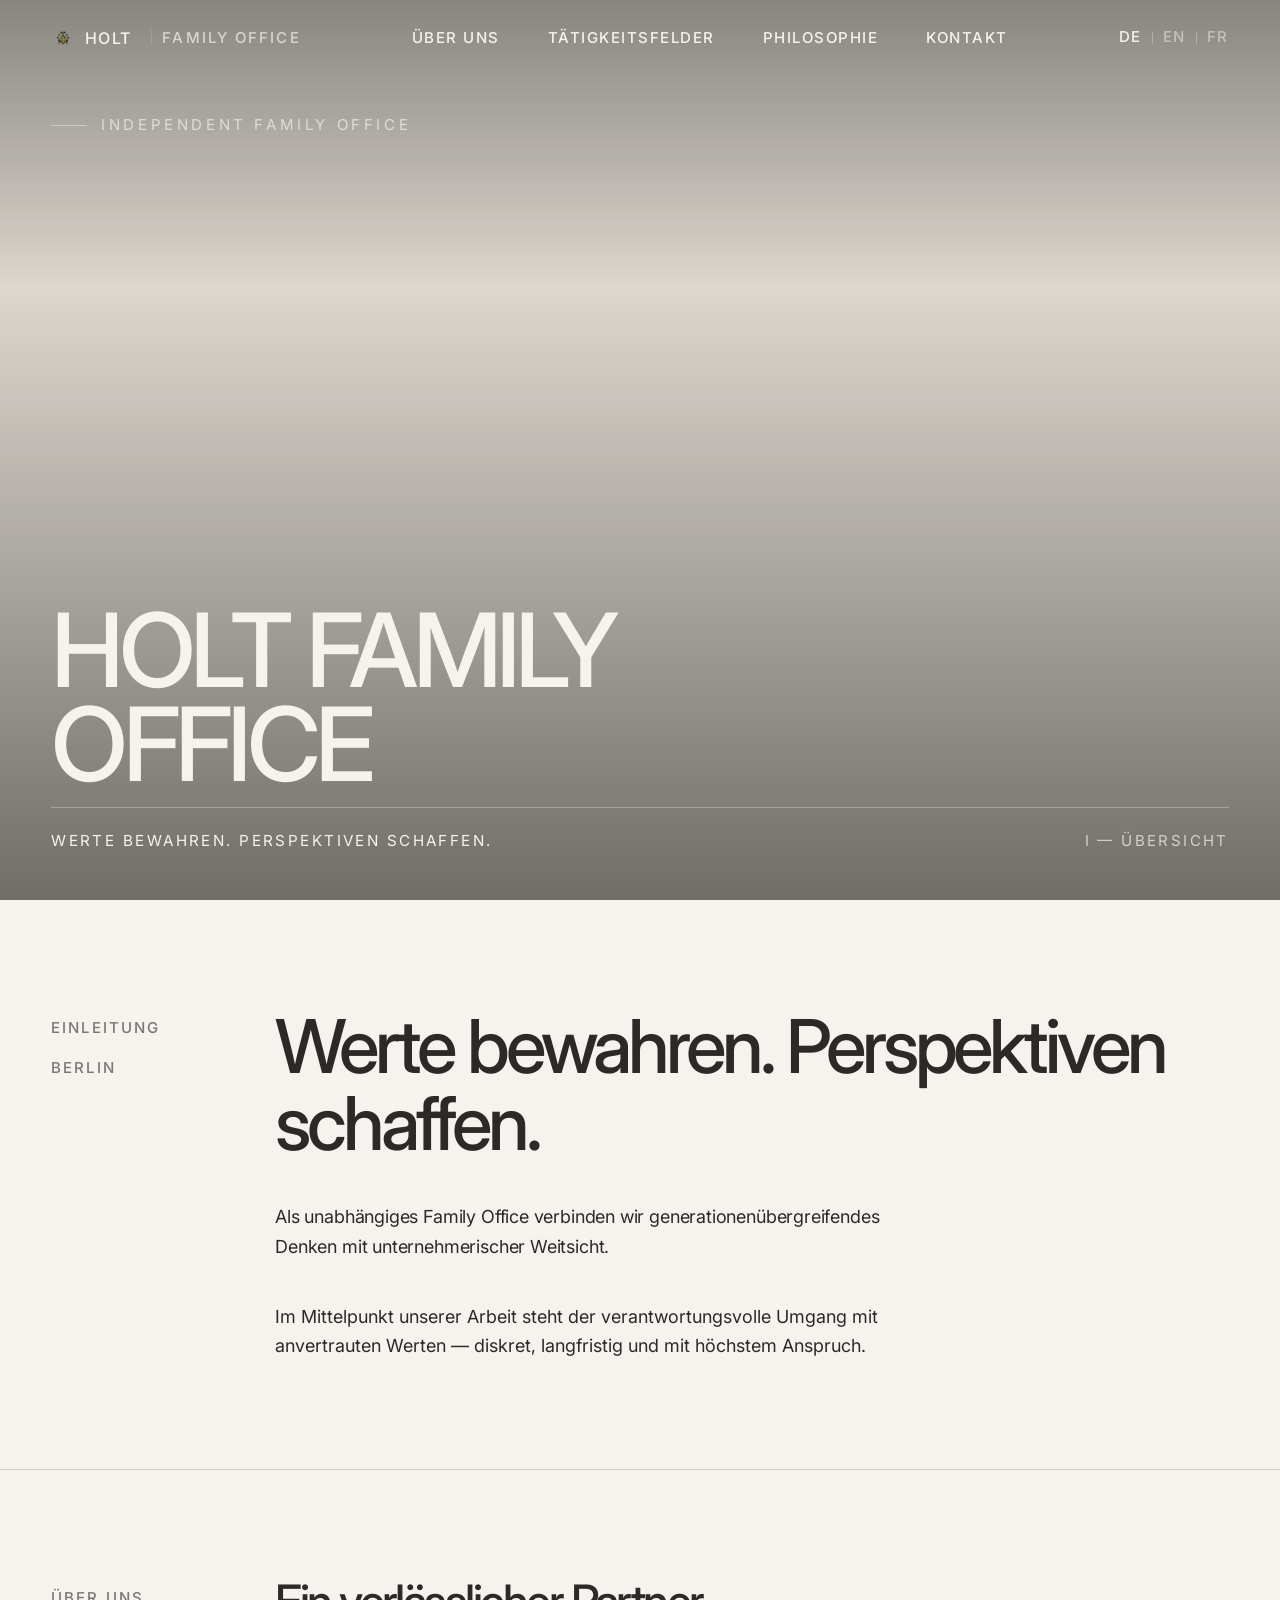
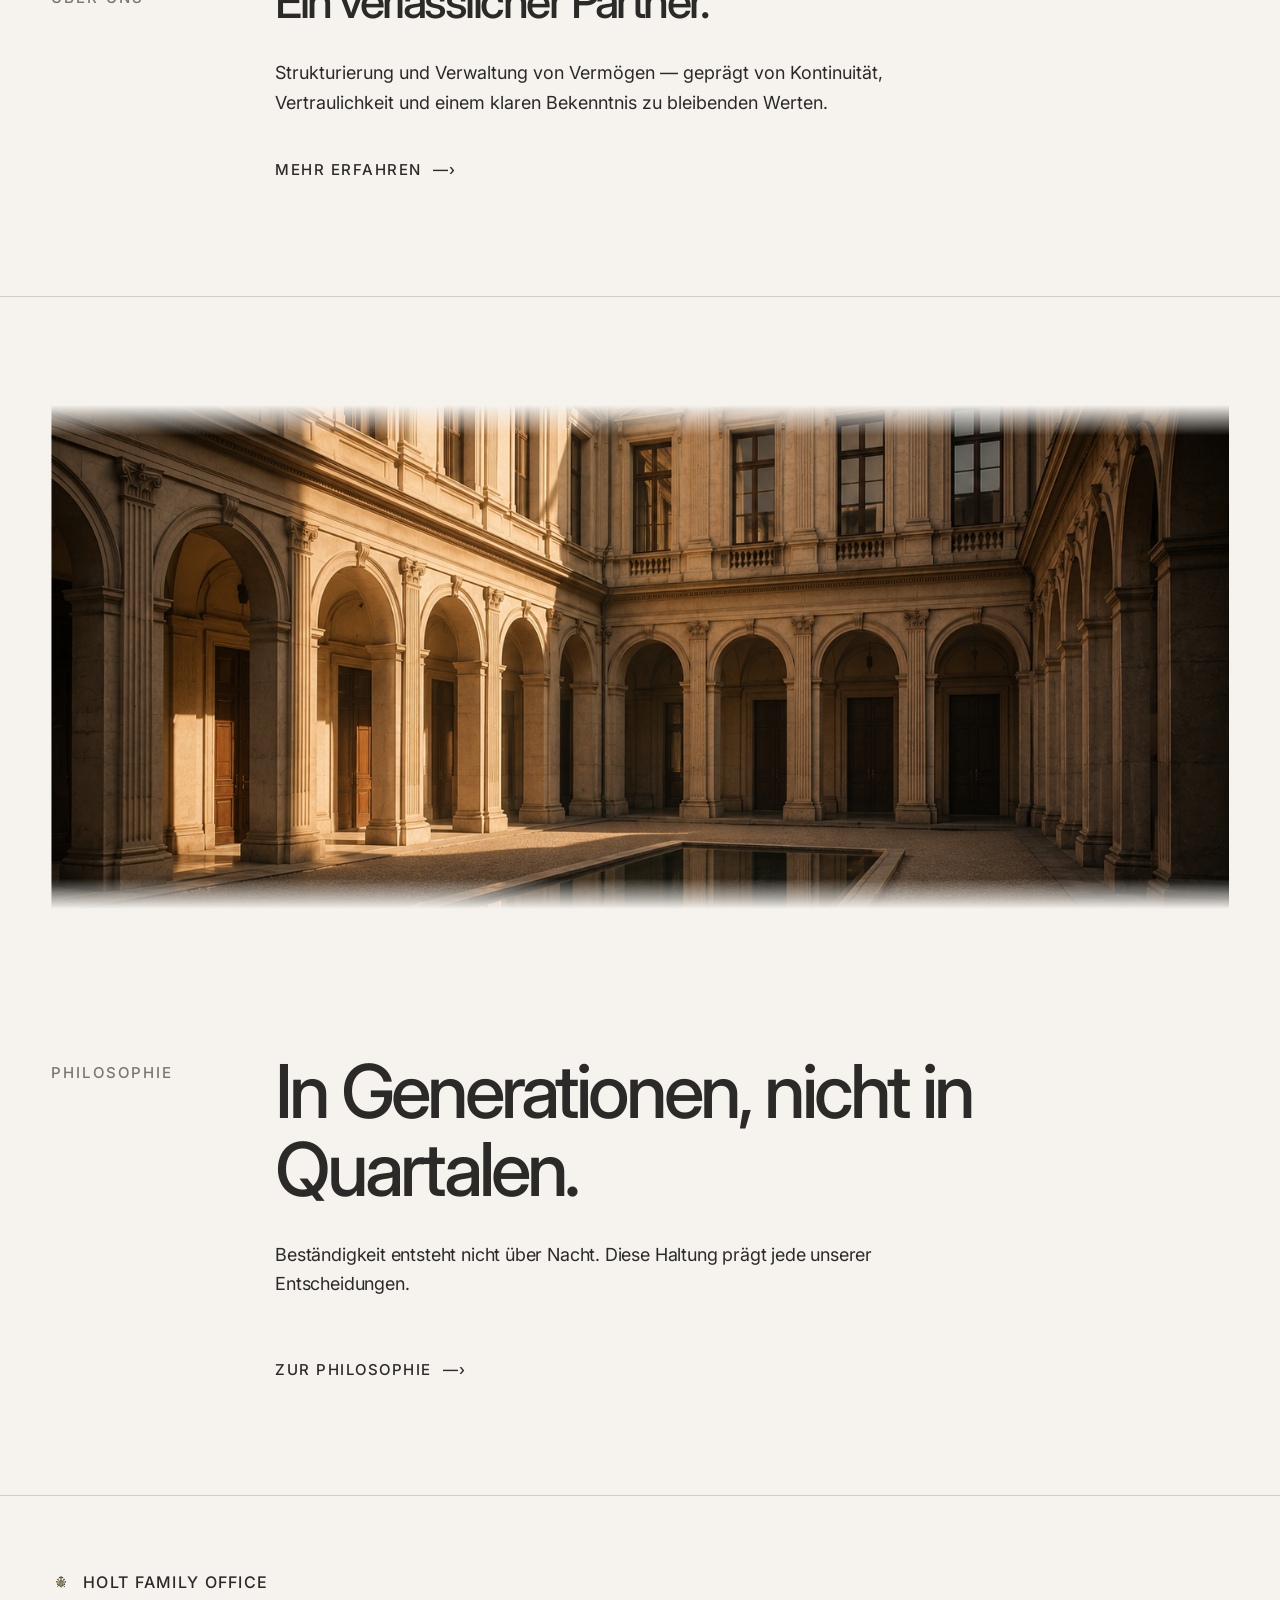
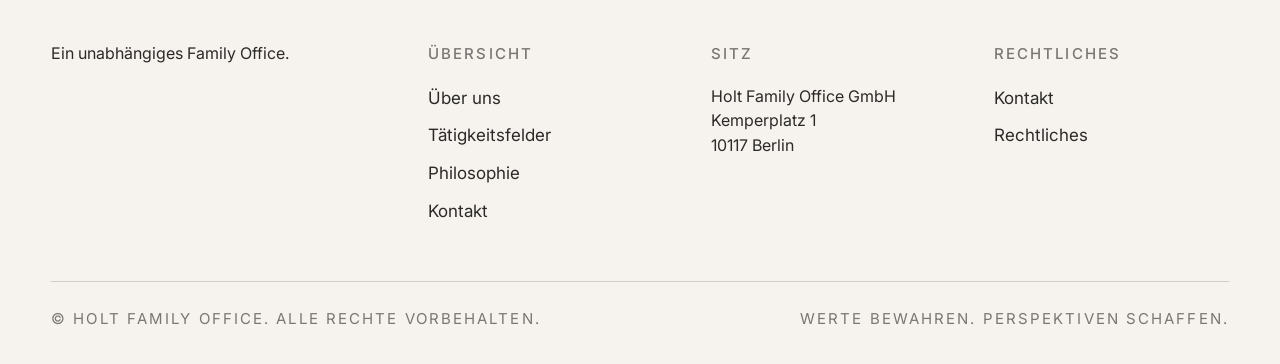
==== index.html @ 7b8baa71 "Add files via upload" ====
<!DOCTYPE html>
<html lang="de">
<head>
  <meta charset="UTF-8" />
  <meta name="viewport" content="width=device-width, initial-scale=1.0" />
  <meta name="description" data-i18n-attr="content:home.intro_lead" content="Holt Family Office — Preserving value. Creating perspective." />
  <meta name="robots" content="index, follow" />
  <link rel="icon" type="image/x-icon" href="images/Logo.png" />

  <title>Holt Family Office</title>

  <link rel="preconnect" href="https://fonts.googleapis.com" />
  <link rel="preconnect" href="https://fonts.gstatic.com" crossorigin />
  <link href="https://fonts.googleapis.com/css2?family=Inter:wght@400;500;600&display=swap" rel="stylesheet" />

  <link rel="stylesheet" href="variables.css" />
  <link rel="stylesheet" href="style.css" />
</head>
<body class="page page--home page--image-led">

  <!-- ========== NAV ========== -->
  <header class="nav nav--on-hero" role="banner">
    <div class="nav__inner">
      <a class="nav__brand" href="index.html" aria-label="Holt Family Office">
        <img src="images/Logo.png" alt="" />
        <span class="wordmark">Holt</span>
        <span class="wordmark-suffix" data-i18n="meta.suffix">Family Office</span>
      </a>

      <nav aria-label="Hauptnavigation">
        <ul class="nav__links">
          <li><a class="nav__link" href="ueber-uns.html" data-i18n="nav.about">Über uns</a></li>
          <li><a class="nav__link" href="taetigkeitsfelder.html" data-i18n="nav.activities">Tätigkeitsfelder</a></li>
          <li><a class="nav__link" href="philosophie.html" data-i18n="nav.philosophy">Philosophie</a></li>
          <li><a class="nav__link" href="kontakt.html" data-i18n="nav.contact">Kontakt</a></li>
        </ul>
      </nav>

      <div class="nav__lang" role="group" aria-label="Sprache">
        <button type="button" data-lang-btn="de" aria-pressed="true">DE</button>
        <span class="divider" aria-hidden="true"></span>
        <button type="button" data-lang-btn="en" aria-pressed="false">EN</button>
        <span class="divider" aria-hidden="true"></span>
        <button type="button" data-lang-btn="fr" aria-pressed="false">FR</button>
        <button type="button" class="nav__menu" data-menu-open aria-label="Menü öffnen">
          <span class="nav__menu-bars" aria-hidden="true"></span>
        </button>
      </div>
    </div>
  </header>

  <!-- ========== MOBILE SHEET ========== -->
  <aside class="nav__sheet" data-open="false" aria-hidden="true">
    <div class="nav__sheet-head">
      <a class="nav__brand" href="index.html">
        <img src="images/Logo.png" alt="" />
        <span class="wordmark">Holt</span>
        <span class="wordmark-suffix" data-i18n="meta.suffix">Family Office</span>
      </a>
      <button type="button" class="nav__sheet-close" data-menu-close data-i18n="nav.close">Schliessen</button>
    </div>
    <ul class="nav__sheet-links">
      <li><a href="ueber-uns.html" data-i18n="nav.about">Über uns</a></li>
      <li><a href="taetigkeitsfelder.html" data-i18n="nav.activities">Tätigkeitsfelder</a></li>
      <li><a href="philosophie.html" data-i18n="nav.philosophy">Philosophie</a></li>
      <li><a href="kontakt.html" data-i18n="nav.contact">Kontakt</a></li>
    </ul>
  </aside>

  <!-- ========== HERO ========== -->
  <section class="hero" aria-label="Holt Family Office">
    <div class="hero__image" role="img" aria-label="Architektonisches Bild"></div>
    <div class="hero__veil" aria-hidden="true"></div>

    <div class="hero__content">
      <p class="hero__stamp" data-i18n="home.stamp">Independent Family Office</p>
      <h1 class="hero__headline" data-i18n="home.headline">Holt Family Office</h1>
      <div class="hero__sub">
        <p class="hero__sub-line" data-i18n="home.sub_italic">Werte bewahren. Perspektiven schaffen.</p>
        <p class="hero__sub-meta" data-i18n="home.sub_meta">I — Übersicht</p>
      </div>
    </div>
  </section>

  <!-- ========== §I INTRODUCTION ========== -->
  <section class="section section--no-rule" data-reveal>
    <div class="container">
      <div class="editorial">
        <div class="editorial__margin">
          <p class="meta" data-i18n="home.intro_eyebrow">Einleitung</p>
          <p class="meta" data-i18n="meta.seat">Berlin</p>
        </div>

        <div class="editorial__main">
          <h2 class="display-l" data-i18n="home.intro_title" style="max-width:20ch;margin-bottom:2.5rem">
            Werte bewahren. Perspektiven schaffen.
          </h2>

          <div class="prose">
            <p class="lead" data-i18n="home.intro_lead">
              Als unabhängiges Family Office verbinden wir generationenübergreifendes Denken mit unternehmerischer Weitsicht.
            </p>
            <p data-i18n="home.intro_p">
              Im Mittelpunkt unserer Arbeit steht der verantwortungsvolle Umgang mit anvertrauten Werten — diskret, langfristig und mit höchstem Anspruch.
            </p>
          </div>
        </div>
      </div>
    </div>
  </section>

  <!-- ========== §II ABOUT GATEWAY ========== -->
  <section class="section" data-reveal>
    <div class="container">
      <div class="editorial">
        <div class="editorial__margin">
          <p class="meta" data-i18n="home.gateway_about_eyebrow">Über uns</p>
        </div>

        <div class="editorial__main">
          <h2 class="display-m" data-i18n="home.gateway_about_title" style="max-width:22ch;margin-bottom:2rem">
            Ein verlässlicher Partner.
          </h2>

          <div class="prose">
            <p data-i18n="home.gateway_about_p">
              Strukturierung und Verwaltung von Vermögen — geprägt von Kontinuität, Vertraulichkeit und einem klaren Bekenntnis zu bleibenden Werten.
            </p>
          </div>

          <div class="spacer-m"></div>

          <a class="nav__link" href="ueber-uns.html" style="display:inline-block">
            <span data-i18n="home.gateway_about_link">Mehr erfahren</span> &nbsp;—&rsaquo;
          </a>
        </div>
      </div>
    </div>
  </section>

  <!-- ========== §III PHILOSOPHY GATEWAY ========== -->
  <section class="section" data-reveal>
    <div class="container">

      <!-- IMAGE: home — primary wide architectural — 21/9 -->
      <img class="image image--bleed" src="images/innenhof.jpg" alt="" />

      <div class="spacer-l"></div>

      <div class="editorial">
        <div class="editorial__margin">
          <p class="meta" data-i18n="home.gateway_philosophy_eyebrow">Philosophie</p>
        </div>

        <div class="editorial__main">
          <h2 class="display-l" data-i18n="home.gateway_philosophy_title" style="max-width:16ch;margin-bottom:2rem">
            In Generationen, nicht in Quartalen.
          </h2>

          <div class="prose">
            <p class="lead" data-i18n="home.gateway_philosophy_p">
              Beständigkeit entsteht nicht über Nacht. Diese Haltung prägt jede unserer Entscheidungen.
            </p>
          </div>

          <div class="spacer-l"></div>

          <a class="nav__link" href="philosophie.html" style="display:inline-block">
            <span data-i18n="home.gateway_philosophy_link">Zur Philosophie</span> &nbsp;—&rsaquo;
          </a>
        </div>
      </div>
    </div>
  </section>

  <!-- ============================================================ -->
  <!-- OPTIONAL — 1–3 zusätzliche Bilder einfügen.                   -->
  <!-- Einfach <img> in eine eigene .section setzen:                 -->
  <!--                                                               -->
  <!-- <section class="section section--no-rule" data-reveal>        -->
  <!--   <div class="container">                                     -->
  <!--     <img class="image image--bleed"                           -->
  <!--          src="images/treppenhaus.jpg" alt="" />               -->
  <!--   </div>                                                      -->
  <!-- </section>                                                    -->
  <!--                                                               -->
  <!-- Varianten: image--bleed | image--landscape | image--portrait  -->
  <!-- ============================================================ -->

  <!-- ========== FOOTER ========== -->
  <footer class="footer" role="contentinfo">
    <div class="container">
      <div class="footer__mark">
        <img src="images/Logo.png" alt="" />
        <span class="wordmark">Holt <span data-i18n="meta.suffix">Family Office</span></span>
      </div>

      <div class="footer__grid">
        <div class="footer__col">
          <p data-i18n="footer.tagline">Ein unabhängiges Family Office.</p>
        </div>

        <div class="footer__col">
          <h4 data-i18n="footer.col_navigation">Übersicht</h4>
          <ul>
            <li><a href="ueber-uns.html" data-i18n="nav.about">Über uns</a></li>
            <li><a href="taetigkeitsfelder.html" data-i18n="nav.activities">Tätigkeitsfelder</a></li>
            <li><a href="philosophie.html" data-i18n="nav.philosophy">Philosophie</a></li>
            <li><a href="kontakt.html" data-i18n="nav.contact">Kontakt</a></li>
          </ul>
        </div>

        <div class="footer__col">
          <h4 data-i18n="footer.col_office">Sitz</h4>
          <p data-i18n="footer.office_line">Kemperplatz 1<br>10117 Berlin</p>
        </div>

        <div class="footer__col">
          <h4 data-i18n="footer.col_legal">Rechtliches</h4>
          <ul>
            <li><a href="kontakt.html" data-i18n="nav.contact">Kontakt</a></li>
            <li><a href="legal.html" data-i18n="nav.legal">Rechtliches</a></li>
          </ul>
        </div>
      </div>

      <div class="footer__base">
        <p data-i18n="footer.rights">© <span data-year></span> Holt Family Office. Alle Rechte vorbehalten.</p>
        <p data-i18n="footer.tagline_base">Werte bewahren. Perspektiven schaffen.</p>
      </div>
    </div>
  </footer>

  <script src="js/language.js"></script>
  <script src="js/main.js"></script>
</body>
</html>
---- variables.css ----
/* ========================================
   HOLT FAMILY OFFICE — DESIGN TOKENS
   ========================================
   Inter throughout. Editorial scale.
   Change once, propagate everywhere.
   ======================================== */

:root {
  /* ---------- COLOR ---------- */
  --color-bg:         #F6F3EE;
  --color-bg-alt:     #EAE5DC;
  --color-ink:        #2B2A28;
  --color-ink-soft:   rgba(43, 42, 40, 0.62);
  --color-ink-muted:  rgba(43, 42, 40, 0.38);
  --color-rule:       rgba(43, 42, 40, 0.18);
  --color-accent:     #8A7B65;

  /* Inverted for hero overlay */
  --color-ink-on-image:       #F6F3EE;
  --color-ink-soft-on-image:  rgba(246, 243, 238, 0.72);
  --color-rule-on-image:      rgba(246, 243, 238, 0.32);

  /* ---------- TYPOGRAPHY ---------- */
  --font-display: "Inter", "Neue Haas Grotesk", "Helvetica Neue", Arial, sans-serif;
  --font-body:    "Inter", "Neue Haas Grotesk", "Helvetica Neue", Arial, sans-serif;

  /* Type scale — bigger, calmer, less copy */
  --type-display-xl: clamp(3.2rem, 8.5vw, 8.5rem);    /* Hero headline */
  --type-display-l:  clamp(2.6rem, 5.8vw, 6rem);      /* Page openers */
  --type-display-m:  clamp(2rem, 3.6vw, 3.4rem);      /* Section headers */
  --type-display-s:  clamp(1.6rem, 2.5vw, 2.2rem);    /* Sub-headers */
  --type-lead:       clamp(1.25rem, 1.8vw, 1.65rem);
  --type-body:       1.0625rem;                        /* 17px */
  --type-small:      0.9375rem;                        /* 15px — was 13px */
  --type-meta:       0.9375rem;                        /* 15px — was 11/12px */

  --leading-display: 1.04;
  --leading-lead:    1.5;
  --leading-body:    1.75;
  --leading-meta:    1.6;

  --tracking-meta:   0.14em;     /* eased — bigger text needs less tracking */
  --tracking-nav:    0.1em;
  --tracking-label:  0.18em;

  /* ---------- SPACING ---------- */
  --space-1:  0.25rem;
  --space-2:  0.5rem;
  --space-3:  0.75rem;
  --space-4:  1rem;
  --space-5:  1.5rem;
  --space-6:  2rem;
  --space-7:  3rem;
  --space-8:  4.5rem;
  --space-9:  6rem;
  --space-10: 9rem;
  --space-11: 12rem;

  /* ---------- LAYOUT ---------- */
  --page-max:        88rem;
  --page-gutter:     clamp(1.5rem, 4vw, 4rem);
  --column-text:     38rem;
  --column-narrow:   28rem;
  --nav-height:      4.75rem;

  /* ---------- HAIRLINES ---------- */
  --rule-w:          1px;

  /* ---------- MOTION ---------- */
  --ease-soft:       cubic-bezier(0.32, 0.08, 0.24, 1);
  --dur-fast:        180ms;
  --dur-base:        320ms;
  --dur-slow:        680ms;
}
---- style.css ----
/* ========================================
   HOLT FAMILY OFFICE — STYLE
   ----------------------------------------
   Editorial. Architectural. Quiet.
   Hairlines only. No cards. No icons.
   ======================================== */

/* ---------- RESET ---------- */
*,
*::before,
*::after {
  box-sizing: border-box;
  margin: 0;
  padding: 0;
}

html {
  scroll-behavior: smooth;
  -webkit-font-smoothing: antialiased;
  -moz-osx-font-smoothing: grayscale;
  text-rendering: optimizeLegibility;
}

body {
  background: var(--color-bg);
  color: var(--color-ink);
  font-family: var(--font-body);
  font-size: var(--type-body);
  line-height: var(--leading-body);
  font-weight: 400;
  font-feature-settings: "kern", "liga", "calt";
  overflow-x: hidden;
}

img, picture, svg { display: block; max-width: 100%; }
a { color: inherit; text-decoration: none; }
button { font: inherit; color: inherit; background: none; border: 0; cursor: pointer; }

::selection { background: var(--color-ink); color: var(--color-bg); }

/* ---------- TYPOGRAPHY ---------- */
.display-xl,
.display-l,
.display-m,
.display-s,
.lead,
.hero__headline,
.hero__sub-line {
  font-family: var(--font-display);
  font-style: normal;
}

.display-xl,
.display-l,
.display-m,
.display-s,
.hero__headline {
  font-weight: 500;
  letter-spacing: -0.055em;
  line-height: var(--leading-display);
  color: var(--color-ink);
}

.display-xl { font-size: var(--type-display-xl); }
.display-l  { font-size: var(--type-display-l); }
.display-m  { font-size: var(--type-display-m); }
.display-s  { font-size: var(--type-display-s); letter-spacing: -0.03em; }

.lead {
  font-size: var(--type-lead);
  line-height: var(--leading-lead);
  font-weight: 400;
  letter-spacing: -0.01em;
  color: var(--color-ink-soft);
}

.eyebrow,
.meta {
  font-family: var(--font-body);
  font-size: var(--type-meta);
  font-weight: 500;
  letter-spacing: var(--tracking-meta);
  text-transform: uppercase;
  color: var(--color-ink-soft);
  line-height: var(--leading-meta);
}

.eyebrow .num { color: var(--color-accent); }

/* Reading text */
.prose p {
  font-size: clamp(1.125rem, 1.4vw, 1.3rem);   /* up from 17px flat */
  line-height: 1.65;
  color: var(--color-ink);
  max-width: var(--column-text);
}

.prose p + p { margin-top: 1.5em; }
.prose .lead + p { margin-top: 2.5rem; }

/* ---------- LAYOUT PRIMITIVES ---------- */
.page {
  min-height: 100vh;
  display: flex;
  flex-direction: column;
}

.container {
  max-width: var(--page-max);
  margin-inline: auto;
  padding-inline: var(--page-gutter);
  width: 100%;
}

/* Editorial grid — marginalia + main column */
.editorial {
  display: grid;
  grid-template-columns: minmax(0, 1fr);
  column-gap: var(--space-7);
}

@media (min-width: 900px) {
  .editorial {
    grid-template-columns: 11rem minmax(0, 1fr);
  }
}

.editorial__margin { position: relative; }

@media (min-width: 900px) {
  .editorial__margin {
    padding-top: 0.5rem;
    position: sticky;
    top: var(--nav-height);
    align-self: start;
  }
}

.editorial__margin .meta + .meta { margin-top: 1rem; }
.editorial__main { min-width: 0; }

/* ---------- HAIRLINES ---------- */
.rule {
  width: 100%;
  height: var(--rule-w);
  background: var(--color-rule);
  border: 0;
}

/* ---------- NAVIGATION ---------- */
.nav {
  position: fixed;
  top: 0; left: 0; right: 0;
  z-index: 50;
  height: var(--nav-height);
  display: flex;
  align-items: center;
  transition: background var(--dur-base) var(--ease-soft),
              border-color var(--dur-base) var(--ease-soft),
              color var(--dur-base) var(--ease-soft);
  color: var(--color-ink);
  border-bottom: 1px solid transparent;
}

.nav--on-hero { color: var(--color-ink-on-image); }
.nav--on-hero .nav__brand,
.nav--on-hero .nav__link,
.nav--on-hero .nav__lang button { color: var(--color-ink-on-image); }
.nav--on-hero .nav__lang .divider { background: var(--color-rule-on-image); }

.nav--scrolled {
  background: var(--color-bg);
  color: var(--color-ink);
  border-bottom-color: var(--color-rule);
}
.nav--scrolled .nav__brand,
.nav--scrolled .nav__link,
.nav--scrolled .nav__lang button { color: var(--color-ink); }
.nav--scrolled .nav__lang .divider { background: var(--color-rule); }

.nav__inner {
  width: 100%;
  max-width: var(--page-max);
  margin-inline: auto;
  padding-inline: var(--page-gutter);
  display: grid;
  grid-template-columns: auto 1fr auto;
  align-items: center;
  gap: var(--space-6);
}

.nav__brand {
  display: flex;
  align-items: center;
  gap: 0.625rem;
  font-family: var(--font-body);
  font-size: 1rem;
  letter-spacing: 0.08em;
  text-transform: uppercase;
  font-weight: 500;
  line-height: 1;
}

.nav__brand img { height: 1.5rem; width: auto; opacity: 0.95; }
.nav__brand .wordmark { font-weight: 500; }

.nav__brand .wordmark-suffix {
  font-family: var(--font-body);
  font-size: var(--type-meta);
  letter-spacing: var(--tracking-meta);
  text-transform: uppercase;
  opacity: 0.7;
  padding-left: 0.625rem;
  margin-left: 0.625rem;
  border-left: 1px solid currentColor;
  border-left-color: rgba(255, 255, 255, 0.2);
}

.nav--scrolled .nav__brand .wordmark-suffix { border-left-color: var(--color-rule); }

.nav__links {
  display: none;
  justify-content: center;
  gap: var(--space-7);
  list-style: none;
}

@media (min-width: 1024px) {
  .nav__links { display: flex; }
}

.nav__link {
  font-family: var(--font-body);
  font-size: var(--type-meta);
  font-weight: 500;
  letter-spacing: var(--tracking-nav);
  text-transform: uppercase;
  position: relative;
  padding: 0.25rem 0;
  transition: color var(--dur-fast) var(--ease-soft);
}

.nav__link::after {
  content: "";
  position: absolute;
  left: 0;
  bottom: -0.125rem;
  height: 1px;
  width: 0;
  background: currentColor;
  transition: width var(--dur-base) var(--ease-soft);
}

.nav__link:hover::after,
.nav__link[aria-current="page"]::after { width: 100%; }
.nav__link[aria-current="page"] { color: var(--color-accent); }
.nav--on-hero .nav__link[aria-current="page"] { color: var(--color-bg-alt); }

.nav__lang {
  display: flex;
  align-items: center;
  gap: 0.625rem;
  font-family: var(--font-body);
  font-size: var(--type-meta);
  font-weight: 500;
  letter-spacing: var(--tracking-nav);
  text-transform: uppercase;
}

.nav__lang button {
  padding: 0.25rem 0;
  opacity: 0.5;
  transition: opacity var(--dur-fast) var(--ease-soft);
  letter-spacing: var(--tracking-nav);
}

.nav__lang button[aria-pressed="true"] { opacity: 1; }
.nav__lang button:hover { opacity: 1; }

.nav__lang .divider {
  width: 1px;
  height: 0.75rem;
  background: var(--color-rule);
  display: block;
}

.nav__menu {
  display: flex;
  align-items: center;
  justify-content: flex-end;
  width: 2rem;
  height: 2rem;
}

@media (min-width: 1024px) {
  .nav__menu { display: none; }
}

.nav__menu-bars {
  width: 1.25rem;
  height: 0.5rem;
  position: relative;
}

.nav__menu-bars::before,
.nav__menu-bars::after {
  content: "";
  position: absolute;
  left: 0;
  width: 100%;
  height: 1px;
  background: currentColor;
}

.nav__menu-bars::before { top: 0; }
.nav__menu-bars::after  { bottom: 0; }

/* Mobile menu sheet */
.nav__sheet {
  position: fixed;
  inset: 0;
  background: var(--color-bg);
  z-index: 60;
  padding: var(--space-7) var(--page-gutter);
  display: flex;
  flex-direction: column;
  transform: translateY(-100%);
  transition: transform var(--dur-slow) var(--ease-soft);
  visibility: hidden;
}

.nav__sheet[data-open="true"] {
  transform: translateY(0);
  visibility: visible;
}

.nav__sheet-head {
  display: flex;
  justify-content: space-between;
  align-items: center;
  height: var(--nav-height);
  margin-bottom: var(--space-8);
}

.nav__sheet-close {
  font-family: var(--font-body);
  font-size: var(--type-meta);
  letter-spacing: var(--tracking-nav);
  text-transform: uppercase;
}

.nav__sheet-links {
  list-style: none;
  display: flex;
  flex-direction: column;
  gap: var(--space-4);
}

.nav__sheet-links a {
  font-family: var(--font-display);
  font-size: clamp(2rem, 7vw, 3rem);
  font-weight: 500;
  letter-spacing: -0.04em;
}

/* ---------- HERO ---------- */
.hero {
  position: relative;
  height: 100vh;
  min-height: 640px;
  width: 100%;
  overflow: hidden;
  background: var(--color-bg-alt);
}

.hero__image {
  position: absolute;
  inset: 0;
  background-image: url("images/Hero.jpg");
  background-size: cover;
  background-position: center;
  transform: scale(1.02);
  animation: heroSettle 2400ms var(--ease-soft) forwards;
}

@keyframes heroSettle { to { transform: scale(1); } }

.hero__veil {
  position: absolute;
  inset: 0;
  background:
    linear-gradient(180deg, rgba(0,0,0,0.42) 0%, rgba(0,0,0,0.06) 32%, rgba(0,0,0,0.52) 100%);
  pointer-events: none;
}

.hero__content {
  position: relative;
  height: 100%;
  width: 100%;
  max-width: var(--page-max);
  margin-inline: auto;
  padding-inline: var(--page-gutter);
  padding-bottom: clamp(2rem, 5vh, 4rem);
  padding-top: var(--nav-height);
  display: grid;
  grid-template-rows: 1fr auto auto;
  color: var(--color-ink-on-image);
}

.hero__stamp {
  align-self: start;
  margin-top: clamp(1.5rem, 4vh, 3rem);
  font-family: var(--font-body);
  font-size: var(--type-meta);
  letter-spacing: 0.24em;
  text-transform: uppercase;
  color: var(--color-ink-soft-on-image);
  display: flex;
  align-items: center;
  gap: 0.875rem;
  opacity: 0.95;
}

.hero__stamp::before {
  content: "";
  display: block;
  width: 2.25rem;
  height: 1px;
  background: currentColor;
  opacity: 0.65;
}

.hero__headline {
  align-self: end;
  font-size: clamp(3.4rem, 8vw, 8.4rem);
  font-weight: 500;
  line-height: 0.92;
  letter-spacing: -0.055em;
  text-transform: uppercase;
  color: var(--color-ink-on-image);
  max-width: 13ch;
  margin-bottom: 1rem;

  opacity: 0;
  transform: translateY(1.5rem);
  animation: heroIn 900ms var(--ease-soft) 320ms forwards;
}

.hero__sub {
  align-self: end;
  display: flex;
  flex-wrap: wrap;
  align-items: baseline;
  justify-content: space-between;
  gap: var(--space-4);
  border-top: 1px solid var(--color-rule-on-image);
  padding-top: 1.25rem;

  opacity: 0;
  transform: translateY(1rem);
  animation: heroIn 900ms var(--ease-soft) 600ms forwards;
}

.hero__sub-line {
  font-size: clamp(.95rem, 1.1vw, 1.1rem);
  text-transform: uppercase;
  letter-spacing: 0.16em;
  color: var(--color-ink-on-image);
}

.hero__sub-meta {
  font-family: var(--font-body);
  font-size: var(--type-meta);
  letter-spacing: 0.16em;
  text-transform: uppercase;
  color: var(--color-ink-soft-on-image);
}

@keyframes heroIn { to { opacity: 1; transform: translateY(0); } }

/* ---------- PAGE HEADER (non-home) ---------- */
.page-header {
  padding-top: calc(var(--nav-height) + clamp(5rem, 14vh, 11rem));
  padding-bottom: clamp(4rem, 10vh, 9rem);
}

.page-header .eyebrow {
  display: inline-flex;
  align-items: center;
  gap: 0.875rem;
  margin-bottom: clamp(1.75rem, 5vh, 3.5rem);
}

.page-header__title {
  max-width: 14ch;
  margin-bottom: var(--space-6);
}

.page-header__lead {
  font-size: clamp(1.15rem, 1.6vw, 1.45rem);
  max-width: 38ch;
}

/* ---------- SECTIONS ---------- */
.section {
  padding-block: clamp(5rem, 12vh, 10rem);
  border-top: 1px solid var(--color-rule);
}

.section--no-rule { border-top: 0; }

/* ---------- IMAGES ----------
   Use real <img> tags in HTML:
     <img class="image image--bleed"     src="images/X.jpg" alt="">
     <img class="image image--landscape" src="images/X.jpg" alt="">
     <img class="image image--portrait"  src="images/X.jpg" alt="">
   The mask softens top/bottom edges so the cut to the cream
   background never feels hard. */

.image {
  display: block;
  width: 100%;
  height: auto;
  object-fit: cover;
  background: var(--color-bg-alt);  /* fallback if src missing */
  margin-block: clamp(3rem, 8vh, 6.5rem);
  -webkit-mask-image: linear-gradient(180deg,
              transparent 0%,
              #000 6%,
              #000 94%,
              transparent 100%);
          mask-image: linear-gradient(180deg,
              transparent 0%,
              #000 6%,
              #000 94%,
              transparent 100%);
}

.image:first-child { margin-top: 0; }
.image:last-child  { margin-bottom: 0; }

/* Aspect ratios */
.image--portrait  { aspect-ratio: 4 / 5;  max-width: 36rem; }
.image--landscape { aspect-ratio: 16 / 10; }
.image--wide      { aspect-ratio: 21 / 9; }
.image--square    { aspect-ratio: 1 / 1; }

/* Feature image — taller proportion, centered, not full-bleed.
   Use when you want presence without the banner feel of --bleed. */
.image--feature {
  aspect-ratio: 3 / 2;
  max-width: 64rem;
  margin-inline: auto;
}

/* Full-bleed crosses the container padding */
.image--bleed {
  width: 100vw;
  margin-left: 50%;
  transform: translateX(-50%);
  aspect-ratio: 21 / 9;
  margin-block: clamp(4rem, 10vh, 9rem);
}

/* Optional caption beneath an image */
.image-caption {
  margin-top: 1rem;
  font-family: var(--font-body);
  font-size: var(--type-small);
  color: var(--color-ink-soft);
  max-width: 36ch;
}

/* When two image-bleeds follow each other directly, hold a generous gap */
.image-bleed + .image-bleed,
.section + .section .image-bleed:first-child {
  margin-top: clamp(3rem, 8vh, 6rem);
}

/* ---------- CONTACT BLOCK ---------- */
.dl-contact {
  display: grid;
  grid-template-columns: 1fr;
  gap: var(--space-5);
}

@media (min-width: 720px) {
  .dl-contact { grid-template-columns: repeat(2, 1fr); }
}

.dl-contact > div {
  border-top: 1px solid var(--color-rule);
  padding-top: 1.25rem;
  min-height: 7rem;
}

.dl-contact dt {
  font-family: var(--font-body);
  font-size: var(--type-meta);
  font-weight: 500;
  letter-spacing: var(--tracking-meta);
  text-transform: uppercase;
  color: var(--color-ink-soft);
  margin-bottom: 0.625rem;
}

.dl-contact dd {
  font-family: var(--font-display);
  font-size: clamp(1.05rem, 1.4vw, 1.3rem);
  font-weight: 400;
  line-height: 1.4;
  letter-spacing: -0.015em;
  color: var(--color-ink);
}

.dl-contact a {
  border-bottom: 1px solid var(--color-rule);
  transition: border-color var(--dur-fast) var(--ease-soft);
}

.dl-contact a:hover { border-bottom-color: var(--color-ink); }

/* Small meta info inside a dd, e.g. EUID under the address */
.dl-contact .dd-meta {
  display: inline-block;
  font-family: var(--font-body);
  font-size: var(--type-small);
  letter-spacing: 0.04em;
  color: var(--color-ink-soft);
  font-variant-numeric: tabular-nums;
}

/* ---------- FOOTER ---------- */
.footer {
  margin-top: auto;
  background: var(--color-bg);
  padding-top: clamp(4rem, 8vh, 6rem);
  padding-bottom: var(--space-6);
  border-top: 1px solid var(--color-rule);
}

.footer__mark {
  display: flex;
  align-items: center;
  gap: 0.75rem;
  margin-bottom: clamp(2.5rem, 5vh, 4rem);
}

.footer__mark img { height: 1.25rem; width: auto; opacity: 0.85; }

.footer__mark .wordmark {
  font-family: var(--font-body);
  font-size: 1rem;
  letter-spacing: 0.08em;
  text-transform: uppercase;
  font-weight: 500;
}

.footer__grid {
  display: grid;
  grid-template-columns: 1fr;
  gap: var(--space-7);
  margin-bottom: clamp(3rem, 6vh, 5rem);
}

@media (min-width: 720px) {
  .footer__grid { grid-template-columns: 1.4fr 1fr 1fr 1fr; }
}

.footer__col h4 {
  font-family: var(--font-body);
  font-size: var(--type-meta);
  font-weight: 500;
  letter-spacing: var(--tracking-meta);
  text-transform: uppercase;
  color: var(--color-ink-soft);
  margin-bottom: 1rem;
}

.footer__col p {
  font-family: var(--font-display);
  font-size: 1rem;
  line-height: 1.55;
  color: var(--color-ink);
  max-width: 32ch;
}

.footer__col ul {
  list-style: none;
  display: flex;
  flex-direction: column;
  gap: 0.5rem;
}

.footer__col li a {
  font-size: var(--type-body);
  color: var(--color-ink);
  transition: color var(--dur-fast) var(--ease-soft);
}

.footer__col li a:hover { color: var(--color-accent); }

.footer__base {
  border-top: 1px solid var(--color-rule);
  padding-top: var(--space-5);
  display: flex;
  flex-wrap: wrap;
  justify-content: space-between;
  gap: var(--space-4);
}

.footer__base p,
.footer__base a {
  font-family: var(--font-body);
  font-size: var(--type-meta);
  letter-spacing: var(--tracking-meta);
  text-transform: uppercase;
  color: var(--color-ink-soft);
}

.footer__base a:hover { color: var(--color-ink); }

/* ---------- REVEAL ANIMATION ---------- */
[data-reveal] {
  opacity: 0;
  transition: opacity 420ms var(--ease-soft);
}

[data-reveal].is-visible { opacity: 1; }

/* ---------- UTILITY ---------- */
.sr-only {
  position: absolute;
  width: 1px;
  height: 1px;
  padding: 0;
  margin: -1px;
  overflow: hidden;
  clip: rect(0, 0, 0, 0);
  white-space: nowrap;
  border: 0;
}

.spacer-l { height: clamp(3rem, 6vh, 5rem); }
.spacer-m { height: clamp(2rem, 4vh, 3.5rem); }

/* ---------- ACCESSIBILITY ---------- */
@media (prefers-reduced-motion: reduce) {
  *, *::before, *::after {
    animation-duration: 0.01ms !important;
    animation-iteration-count: 1 !important;
    transition-duration: 0.01ms !important;
    scroll-behavior: auto !important;
  }
}

:focus-visible {
  outline: 1px solid var(--color-accent);
  outline-offset: 3px;
}

/* ========================================
   PAGE-SPECIFIC ART DIRECTION
   ----------------------------------------
   One page = one mood. No template repetition.
   ======================================== */

/* About (Über uns) — institutional document */
.page--about .page-header {
  min-height: 64vh;
  display: flex;
  align-items: center;
  background: var(--color-bg);
}
.page--about .page-header__title {
  text-transform: uppercase;
  letter-spacing: -0.06em;
  max-width: 12ch;
}
.page--about .section + .section .editorial__main {
  border-left: 1px solid var(--color-rule);
  padding-left: clamp(2rem, 5vw, 5rem);
}

/* Activities (Tätigkeitsfelder) — quiet open */
.page--activities .page-header {
  min-height: 56vh;
  background: var(--color-bg);
  display: flex;
  align-items: center;
}
.page--activities .page-header__title {
  text-transform: uppercase;
  max-width: 14ch;
}

/* Philosophy — statement page */
.page--philosophy .page-header {
  min-height: 80vh;
  display: flex;
  align-items: end;
  background: var(--color-bg-alt);
}
.page--philosophy .page-header__title {
  max-width: 13ch;
  font-size: clamp(3rem, 8vw, 8rem);
  line-height: 0.88;
  text-transform: uppercase;
}
.page--philosophy .page-header__lead {
  margin-top: clamp(2rem, 5vh, 4rem);
  max-width: 48ch;
}

/* Contact — wide, not article-shaped */
.page--contact .page-header {
  min-height: 64vh;
  display: flex;
  align-items: center;
  background: var(--color-bg);
}
.page--contact .page-header .editorial { grid-template-columns: 1fr; }
.page--contact .editorial__margin { display: none; }
.page--contact .page-header__title {
  text-transform: uppercase;
  max-width: none;
  font-size: clamp(2.6rem, 8vw, 7rem);
}
.page--contact .page-header__lead { max-width: 34ch; }
.page--contact .section { padding-block: clamp(3rem, 7vh, 5rem); }

/* Legal — quiet, narrow */
.page--legal .page-header {
  min-height: 40vh;
  display: flex;
  align-items: end;
}
.page--legal .section { padding-block: clamp(2.5rem, 5vh, 4rem); }
.page--legal .page-header__title { text-transform: none; max-width: 18ch; }
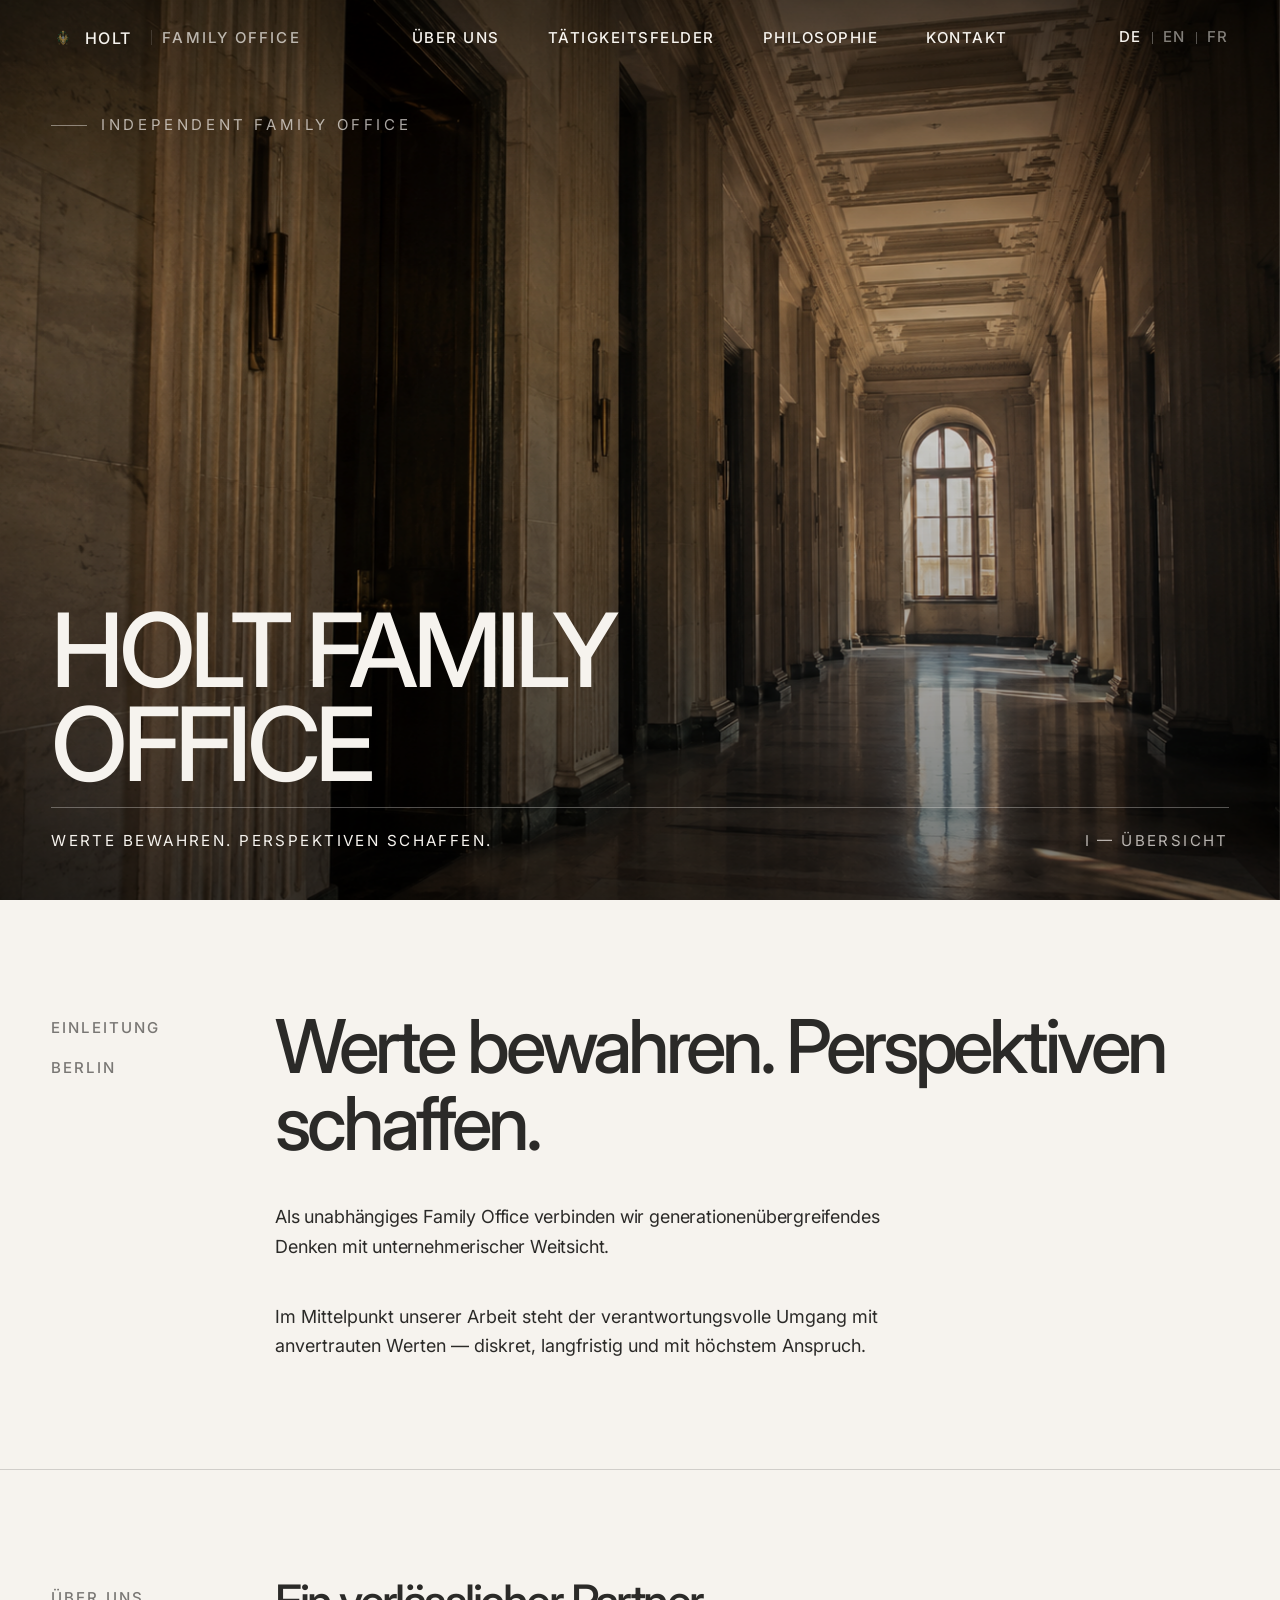
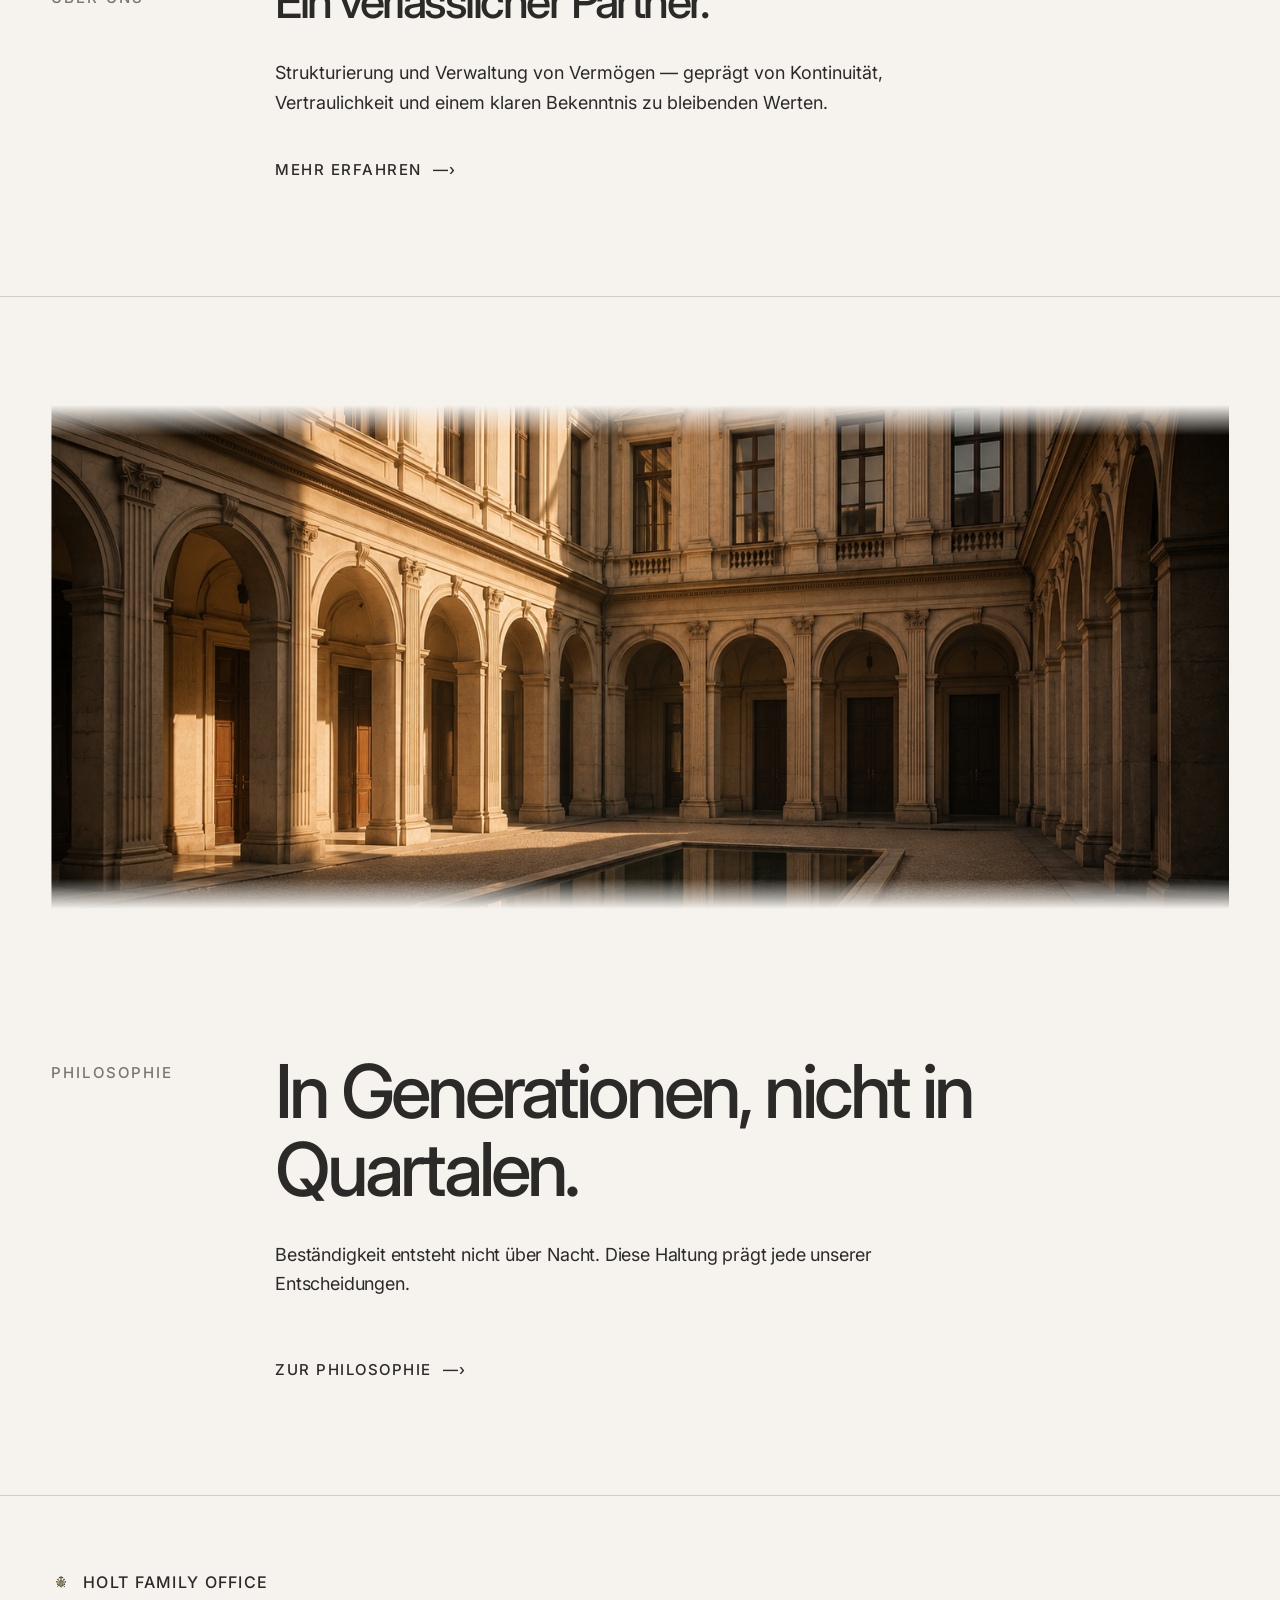
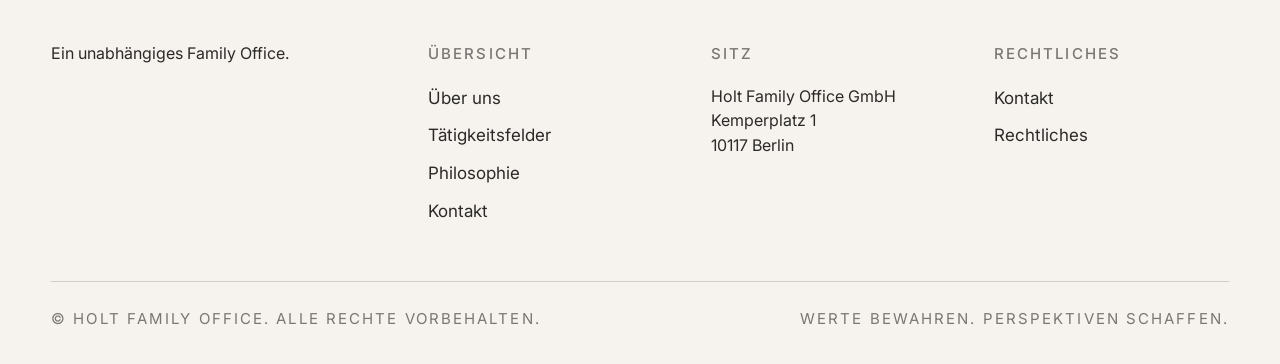
==== commit fa68d8ec: "Add files via upload" ====
--- a/index.html
+++ b/index.html
@@ -21,7 +21,7 @@
   <!-- ========== NAV ========== -->
   <header class="nav nav--on-hero" role="banner">
     <div class="nav__inner">
-      <a class="nav__brand" href="index.html" aria-label="Holt Family Office">
+      <a class="nav__brand" href="/" aria-label="Holt Family Office">
         <img src="images/Logo.png" alt="" />
         <span class="wordmark">Holt</span>
         <span class="wordmark-suffix" data-i18n="meta.suffix">Family Office</span>
@@ -29,10 +29,10 @@
 
       <nav aria-label="Hauptnavigation">
         <ul class="nav__links">
-          <li><a class="nav__link" href="ueber-uns.html" data-i18n="nav.about">Über uns</a></li>
-          <li><a class="nav__link" href="taetigkeitsfelder.html" data-i18n="nav.activities">Tätigkeitsfelder</a></li>
-          <li><a class="nav__link" href="philosophie.html" data-i18n="nav.philosophy">Philosophie</a></li>
-          <li><a class="nav__link" href="kontakt.html" data-i18n="nav.contact">Kontakt</a></li>
+          <li><a class="nav__link" href="/ueber-uns/" data-i18n="nav.about">Über uns</a></li>
+          <li><a class="nav__link" href="/taetigkeitsfelder/" data-i18n="nav.activities">Tätigkeitsfelder</a></li>
+          <li><a class="nav__link" href="/philosophie/" data-i18n="nav.philosophy">Philosophie</a></li>
+          <li><a class="nav__link" href="/kontakt/" data-i18n="nav.contact">Kontakt</a></li>
         </ul>
       </nav>
 
@@ -52,7 +52,7 @@
   <!-- ========== MOBILE SHEET ========== -->
   <aside class="nav__sheet" data-open="false" aria-hidden="true">
     <div class="nav__sheet-head">
-      <a class="nav__brand" href="index.html">
+      <a class="nav__brand" href="/">
         <img src="images/Logo.png" alt="" />
         <span class="wordmark">Holt</span>
         <span class="wordmark-suffix" data-i18n="meta.suffix">Family Office</span>
@@ -60,10 +60,10 @@
       <button type="button" class="nav__sheet-close" data-menu-close data-i18n="nav.close">Schliessen</button>
     </div>
     <ul class="nav__sheet-links">
-      <li><a href="ueber-uns.html" data-i18n="nav.about">Über uns</a></li>
-      <li><a href="taetigkeitsfelder.html" data-i18n="nav.activities">Tätigkeitsfelder</a></li>
-      <li><a href="philosophie.html" data-i18n="nav.philosophy">Philosophie</a></li>
-      <li><a href="kontakt.html" data-i18n="nav.contact">Kontakt</a></li>
+      <li><a href="/ueber-uns/" data-i18n="nav.about">Über uns</a></li>
+      <li><a href="/taetigkeitsfelder/" data-i18n="nav.activities">Tätigkeitsfelder</a></li>
+      <li><a href="/philosophie/" data-i18n="nav.philosophy">Philosophie</a></li>
+      <li><a href="/kontakt/" data-i18n="nav.contact">Kontakt</a></li>
     </ul>
   </aside>
 
@@ -130,7 +130,7 @@
 
           <div class="spacer-m"></div>
 
-          <a class="nav__link" href="ueber-uns.html" style="display:inline-block">
+          <a class="nav__link" href="/ueber-uns/" style="display:inline-block">
             <span data-i18n="home.gateway_about_link">Mehr erfahren</span> &nbsp;—&rsaquo;
           </a>
         </div>
@@ -165,7 +165,7 @@
 
           <div class="spacer-l"></div>
 
-          <a class="nav__link" href="philosophie.html" style="display:inline-block">
+          <a class="nav__link" href="/philosophie/" style="display:inline-block">
             <span data-i18n="home.gateway_philosophy_link">Zur Philosophie</span> &nbsp;—&rsaquo;
           </a>
         </div>
@@ -203,10 +203,10 @@
         <div class="footer__col">
           <h4 data-i18n="footer.col_navigation">Übersicht</h4>
           <ul>
-            <li><a href="ueber-uns.html" data-i18n="nav.about">Über uns</a></li>
-            <li><a href="taetigkeitsfelder.html" data-i18n="nav.activities">Tätigkeitsfelder</a></li>
-            <li><a href="philosophie.html" data-i18n="nav.philosophy">Philosophie</a></li>
-            <li><a href="kontakt.html" data-i18n="nav.contact">Kontakt</a></li>
+            <li><a href="/ueber-uns/" data-i18n="nav.about">Über uns</a></li>
+            <li><a href="/taetigkeitsfelder/" data-i18n="nav.activities">Tätigkeitsfelder</a></li>
+            <li><a href="/philosophie/" data-i18n="nav.philosophy">Philosophie</a></li>
+            <li><a href="/kontakt/" data-i18n="nav.contact">Kontakt</a></li>
           </ul>
         </div>
 
@@ -218,8 +218,8 @@
         <div class="footer__col">
           <h4 data-i18n="footer.col_legal">Rechtliches</h4>
           <ul>
-            <li><a href="kontakt.html" data-i18n="nav.contact">Kontakt</a></li>
-            <li><a href="legal.html" data-i18n="nav.legal">Rechtliches</a></li>
+            <li><a href="/kontakt/" data-i18n="nav.contact">Kontakt</a></li>
+            <li><a href="/legal/" data-i18n="nav.legal">Rechtliches</a></li>
           </ul>
         </div>
       </div>
